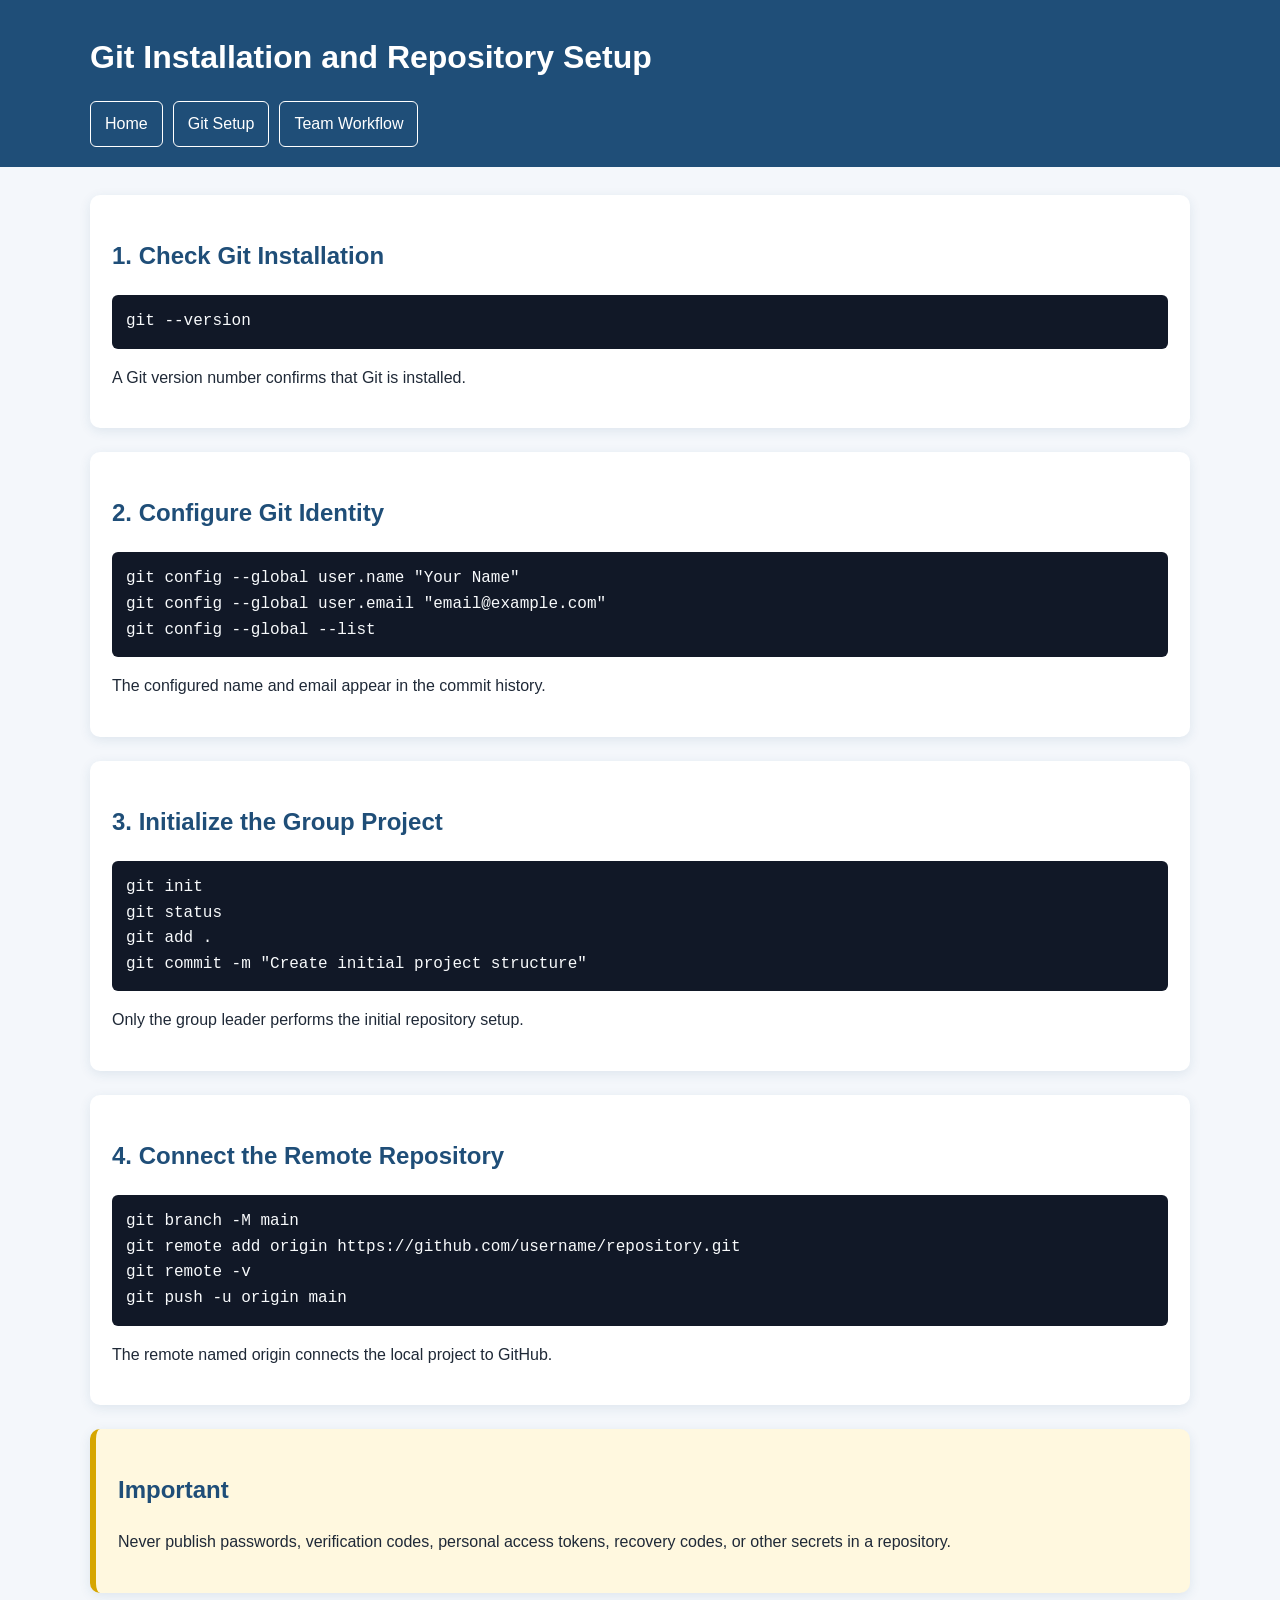
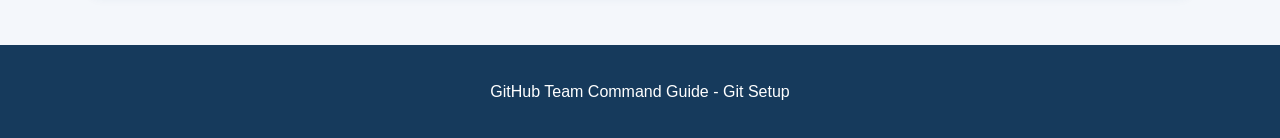
==== setup.html @ 956eba0b "Add remaining project files" ====
<!DOCTYPE html>
<html lang="en">
<head>
<meta charset="UTF-8">
<meta name="viewport" content="width=device-width, initial-scale=1.0">
<title>Git Setup | GitHub Team Command Guide</title>
<link rel="stylesheet" href="css/style.css">
</head>
<body>
<header>
<div class="container">
<h1>Git Installation and Repository Setup</h1>
<nav>
<a href="index.html">Home</a>
<a href="setup.html">Git Setup</a>
<a href="workflow.html">Team Workflow</a>
</nav>
</div>
</header>

<main class="container">
<section>
<h2>1. Check Git Installation</h2>
<pre><code>git --version</code></pre>
<p>A Git version number confirms that Git is installed.</p>
</section>

<section>
<h2>2. Configure Git Identity</h2>
<pre><code>git config --global user.name "Your Name"
git config --global user.email "email@example.com"
git config --global --list</code></pre>
<p>The configured name and email appear in the commit history.</p>
</section>

<section>
<h2>3. Initialize the Group Project</h2>
<pre><code>git init
git status
git add .
git commit -m "Create initial project structure"</code></pre>
<p>Only the group leader performs the initial repository setup.</p>
</section>

<section>
<h2>4. Connect the Remote Repository</h2>
<pre><code>git branch -M main
git remote add origin https://github.com/username/repository.git
git remote -v
git push -u origin main</code></pre>
<p>The remote named origin connects the local project to GitHub.</p>
</section>

<section class="note">
<h2>Important</h2>
<p>Never publish passwords, verification codes, personal access tokens, recovery codes, or other secrets in a repository.</p>
</section>
</main>

<footer>
<p>GitHub Team Command Guide - Git Setup</p>
</footer>
</body>
</html>
---- css/style.css ----
* { box-sizing: border-box; }

body {
  margin: 0;
  font-family: Arial, Helvetica, sans-serif;
  line-height: 1.6;
  color: #1f2937;
  background: #f4f7fb;
}

.container {
  width: min(1100px, 92%);
  margin: 0 auto;
}

header {
  padding: 32px 0 20px;
  color: #ffffff;
  background: #1f4e78;
}

header h1, header p { margin: 0 0 8px; }

nav {
  display: flex;
  flex-wrap: wrap;
  gap: 10px;
  margin-top: 18px;
}

nav a {
  padding: 9px 14px;
  color: #ffffff;
  text-decoration: none;
  border: 1px solid #ffffff;
  border-radius: 6px;
}

nav a:hover {
  color: #1f4e78;
  background: #ffffff;
}

main { padding: 28px 0; }

section {
  margin-bottom: 24px;
  padding: 22px;
  background: #ffffff;
  border-radius: 10px;
  box-shadow: 0 3px 12px rgba(31, 78, 120, 0.10);
}

h2, h3 { color: #1f4e78; }

.hero { border-left: 6px solid #2f75b5; }

.card-grid {
  display: grid;
  grid-template-columns: repeat(3, 1fr);
  gap: 16px;
}

.card {
  padding: 18px;
  background: #eef5fb;
  border: 1px solid #c8dced;
  border-radius: 8px;
}

.table-wrap { overflow-x: auto; }

table {
  width: 100%;
  border-collapse: collapse;
}

th, td {
  padding: 12px;
  text-align: left;
  border: 1px solid #b8c7d9;
}

th {
  color: #ffffff;
  background: #2f5597;
}

pre {
  padding: 14px;
  overflow-x: auto;
  color: #f8fafc;
  background: #111827;
  border-radius: 6px;
}

code { font-family: Consolas, "Courier New", monospace; }

.workflow-steps li { margin-bottom: 16px; }

.note {
  background: #fff8df;
  border-left: 6px solid #d6a600;
}

footer {
  padding: 18px;
  color: #ffffff;
  text-align: center;
  background: #163a5c;
}

@media (max-width: 750px) {
  .card-grid { grid-template-columns: 1fr; }
  nav { flex-direction: column; }
  nav a { text-align: center; }
}
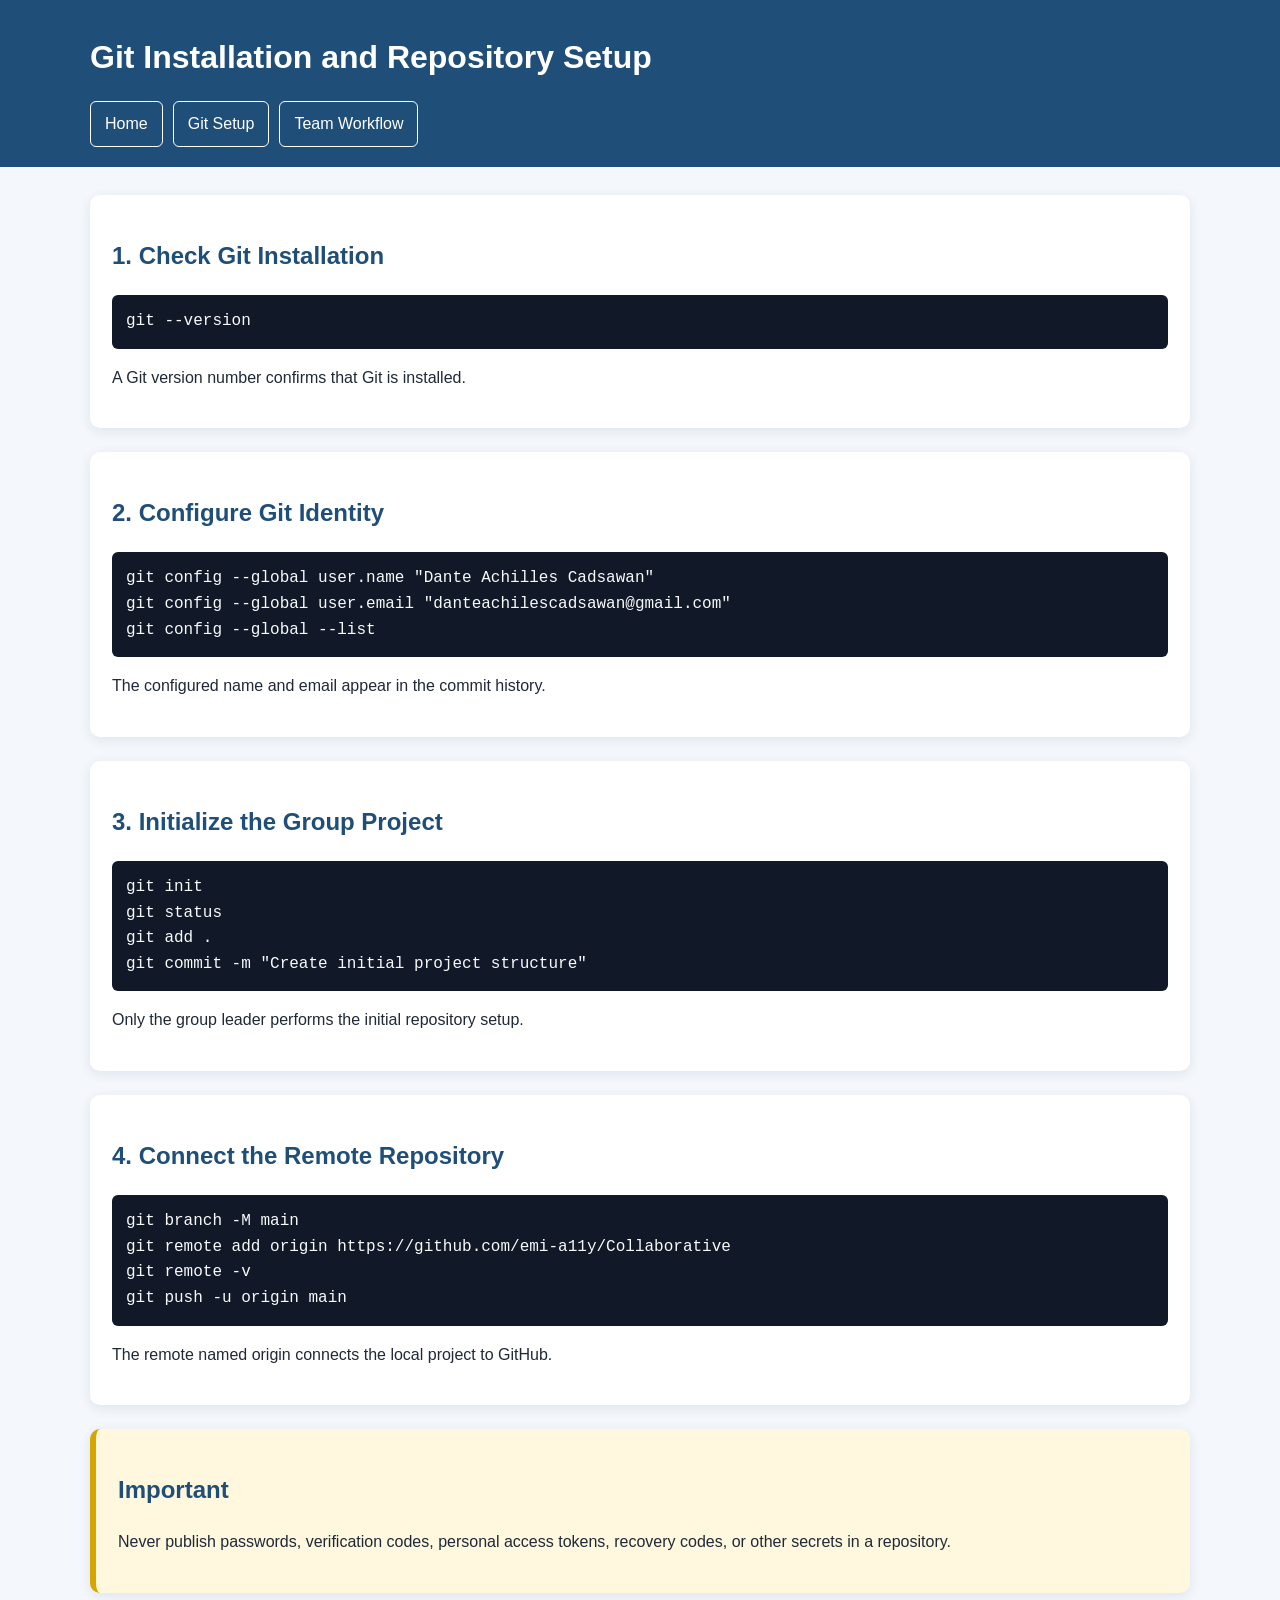
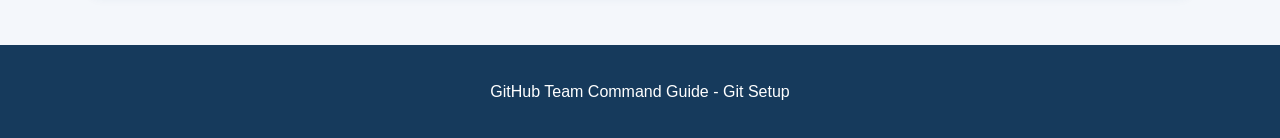
==== commit dbea8c38: "Update Git setup guide" ====
--- a/setup.html
+++ b/setup.html
@@ -1,64 +1,65 @@
-<!DOCTYPE html>
-<html lang="en">
-<head>
-<meta charset="UTF-8">
-<meta name="viewport" content="width=device-width, initial-scale=1.0">
-<title>Git Setup | GitHub Team Command Guide</title>
-<link rel="stylesheet" href="css/style.css">
-</head>
-<body>
-<header>
-<div class="container">
-<h1>Git Installation and Repository Setup</h1>
-<nav>
-<a href="index.html">Home</a>
-<a href="setup.html">Git Setup</a>
-<a href="workflow.html">Team Workflow</a>
-</nav>
-</div>
-</header>
-
-<main class="container">
-<section>
-<h2>1. Check Git Installation</h2>
-<pre><code>git --version</code></pre>
-<p>A Git version number confirms that Git is installed.</p>
-</section>
-
-<section>
-<h2>2. Configure Git Identity</h2>
-<pre><code>git config --global user.name "Your Name"
-git config --global user.email "email@example.com"
-git config --global --list</code></pre>
-<p>The configured name and email appear in the commit history.</p>
-</section>
-
-<section>
-<h2>3. Initialize the Group Project</h2>
-<pre><code>git init
-git status
-git add .
-git commit -m "Create initial project structure"</code></pre>
-<p>Only the group leader performs the initial repository setup.</p>
-</section>
-
-<section>
-<h2>4. Connect the Remote Repository</h2>
-<pre><code>git branch -M main
-git remote add origin https://github.com/username/repository.git
-git remote -v
-git push -u origin main</code></pre>
-<p>The remote named origin connects the local project to GitHub.</p>
-</section>
-
-<section class="note">
-<h2>Important</h2>
-<p>Never publish passwords, verification codes, personal access tokens, recovery codes, or other secrets in a repository.</p>
-</section>
-</main>
-
-<footer>
-<p>GitHub Team Command Guide - Git Setup</p>
-</footer>
-</body>
-</html>
+<!DOCTYPE html> 
+<html lang="en"> 
+<head> 
+    <meta charset="UTF-8"> 
+    <meta name="viewport" content="width=device-width, initial-scale=1.0"> 
+    <title>Git Setup | GitHub Team Command Guide</title> 
+    <link rel="stylesheet" href="css/style.css"> 
+</head> 
+<body> 
+    <header> 
+        <div class="container"> 
+            <h1>Git Installation and Repository Setup</h1> 
+            <nav> 
+                <a href="index.html">Home</a> 
+                <a href="setup.html">Git Setup</a> 
+                <a href="workflow.html">Team Workflow</a> 
+            </nav> 
+        </div> 
+    </header> 
+ 
+    <main class="container"> 
+        <section> 
+            <h2>1. Check Git Installation</h2> 
+            <pre><code>git --version</code></pre> 
+            <p>A Git version number confirms that Git is installed.</p> 
+        </section> 
+ 
+        <section> 
+            <h2>2. Configure Git Identity</h2> 
+            <pre><code>git config --global user.name "Dante Achilles Cadsawan" 
+git config --global user.email "danteachilescadsawan@gmail.com" 
+git config --global --list</code></pre> 
+            <p>The configured name and email appear in the commit history.</p> 
+        </section> 
+ 
+        <section> 
+            <h2>3. Initialize the Group Project</h2> 
+            <pre><code>git init 
+git status 
+git add . 
+git commit -m "Create initial project structure"</code></pre> 
+            <p>Only the group leader performs the initial repository setup.</p> 
+        </section> 
+ 
+        <section> 
+            <h2>4. Connect the Remote Repository</h2> 
+            <pre><code>git branch -M main 
+git remote add origin https://github.com/emi-a11y/Collaborative 
+git remote -v 
+git push -u origin main</code></pre> 
+            <p>The remote named origin connects the local project to GitHub.</p> 
+        </section> 
+ 
+        <section class="note"> 
+            <h2>Important</h2> 
+            <p>Never publish passwords, verification codes, personal access 
+               tokens, recovery codes, or other secrets in a repository.</p> 
+        </section> 
+    </main> 
+ 
+    <footer>
+    <p>GitHub Team Command Guide - Git Setup</p> 
+    </footer> 
+</body> 
+</html>
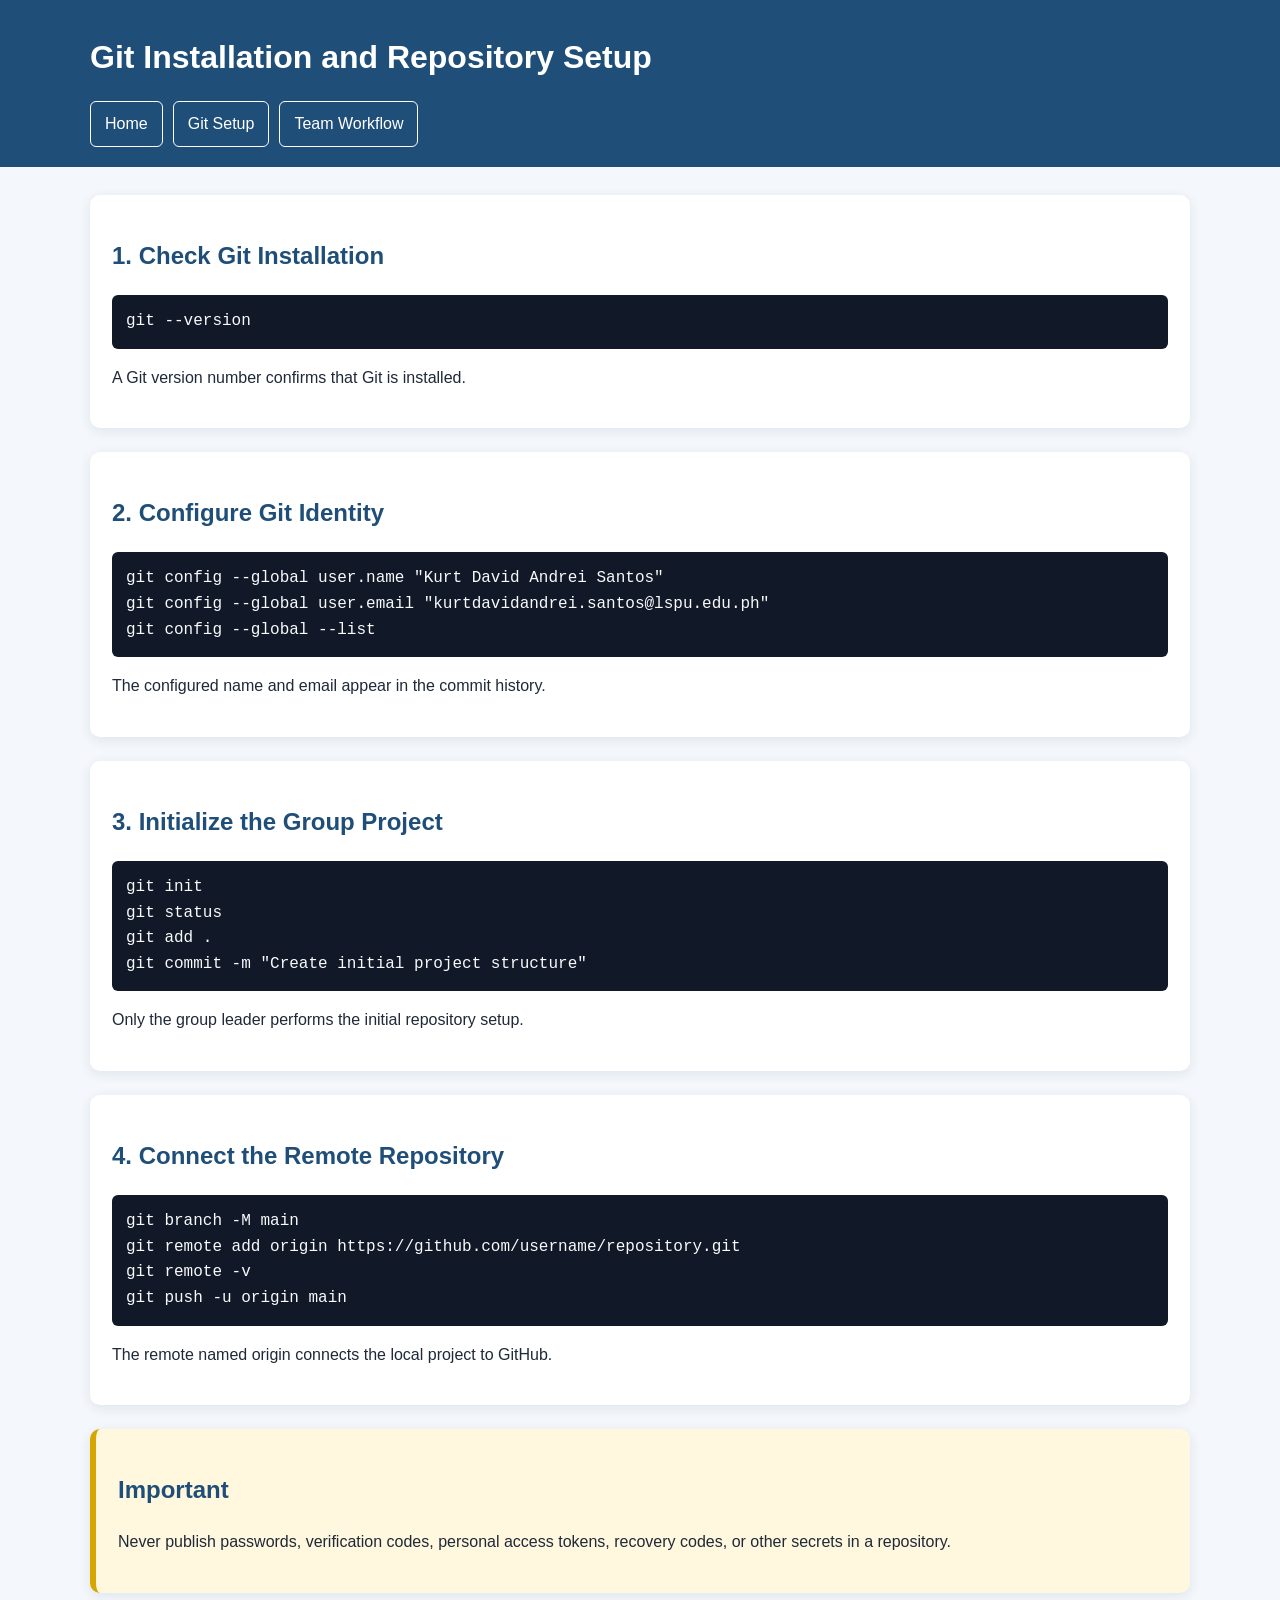
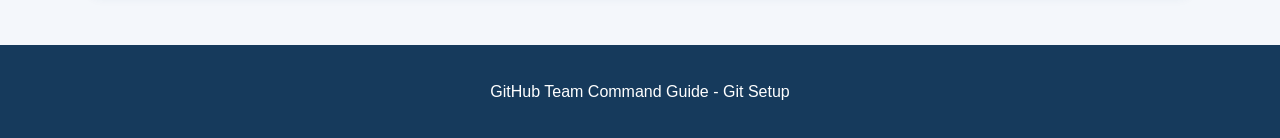
==== commit 55c52893: "Update Git setup guide with correct identity and repository details" ====
--- a/setup.html
+++ b/setup.html
@@ -1,65 +1,64 @@
-<!DOCTYPE html> 
-<html lang="en"> 
-<head> 
-    <meta charset="UTF-8"> 
-    <meta name="viewport" content="width=device-width, initial-scale=1.0"> 
-    <title>Git Setup | GitHub Team Command Guide</title> 
-    <link rel="stylesheet" href="css/style.css"> 
-</head> 
-<body> 
-    <header> 
-        <div class="container"> 
-            <h1>Git Installation and Repository Setup</h1> 
-            <nav> 
-                <a href="index.html">Home</a> 
-                <a href="setup.html">Git Setup</a> 
-                <a href="workflow.html">Team Workflow</a> 
-            </nav> 
-        </div> 
-    </header> 
- 
-    <main class="container"> 
-        <section> 
-            <h2>1. Check Git Installation</h2> 
-            <pre><code>git --version</code></pre> 
-            <p>A Git version number confirms that Git is installed.</p> 
-        </section> 
- 
-        <section> 
-            <h2>2. Configure Git Identity</h2> 
-            <pre><code>git config --global user.name "Dante Achilles Cadsawan" 
-git config --global user.email "danteachilescadsawan@gmail.com" 
-git config --global --list</code></pre> 
-            <p>The configured name and email appear in the commit history.</p> 
-        </section> 
- 
-        <section> 
-            <h2>3. Initialize the Group Project</h2> 
-            <pre><code>git init 
-git status 
-git add . 
-git commit -m "Create initial project structure"</code></pre> 
-            <p>Only the group leader performs the initial repository setup.</p> 
-        </section> 
- 
-        <section> 
-            <h2>4. Connect the Remote Repository</h2> 
-            <pre><code>git branch -M main 
-git remote add origin https://github.com/emi-a11y/Collaborative 
-git remote -v 
-git push -u origin main</code></pre> 
-            <p>The remote named origin connects the local project to GitHub.</p> 
-        </section> 
- 
-        <section class="note"> 
-            <h2>Important</h2> 
-            <p>Never publish passwords, verification codes, personal access 
-               tokens, recovery codes, or other secrets in a repository.</p> 
-        </section> 
-    </main> 
- 
-    <footer>
-    <p>GitHub Team Command Guide - Git Setup</p> 
-    </footer> 
-</body> 
-</html>+<!DOCTYPE html>
+<html lang="en">
+<head>
+<meta charset="UTF-8">
+<meta name="viewport" content="width=device-width, initial-scale=1.0">
+<title>Git Setup | GitHub Team Command Guide</title>
+<link rel="stylesheet" href="css/style.css">
+</head>
+<body>
+<header>
+<div class="container">
+<h1>Git Installation and Repository Setup</h1>
+<nav>
+<a href="index.html">Home</a>
+<a href="setup.html">Git Setup</a>
+<a href="workflow.html">Team Workflow</a>
+</nav>
+</div>
+</header>
+
+<main class="container">
+<section>
+<h2>1. Check Git Installation</h2>
+<pre><code>git --version</code></pre>
+<p>A Git version number confirms that Git is installed.</p>
+</section>
+
+<section>
+<h2>2. Configure Git Identity</h2>
+<pre><code>git config --global user.name "Kurt David Andrei Santos"
+git config --global user.email "kurtdavidandrei.santos@lspu.edu.ph"
+git config --global --list</code></pre>
+<p>The configured name and email appear in the commit history.</p>
+</section>
+
+<section>
+<h2>3. Initialize the Group Project</h2>
+<pre><code>git init
+git status
+git add .
+git commit -m "Create initial project structure"</code></pre>
+<p>Only the group leader performs the initial repository setup.</p>
+</section>
+
+<section>
+<h2>4. Connect the Remote Repository</h2>
+<pre><code>git branch -M main
+git remote add origin https://github.com/username/repository.git
+git remote -v
+git push -u origin main</code></pre>
+<p>The remote named origin connects the local project to GitHub.</p>
+</section>
+
+<section class="note">
+<h2>Important</h2>
+<p>Never publish passwords, verification codes, personal access tokens, recovery codes, or other secrets in a repository.</p>
+</section>
+</main>
+
+<footer>
+<p>GitHub Team Command Guide - Git Setup</p>
+</footer>
+</body>
+</html>
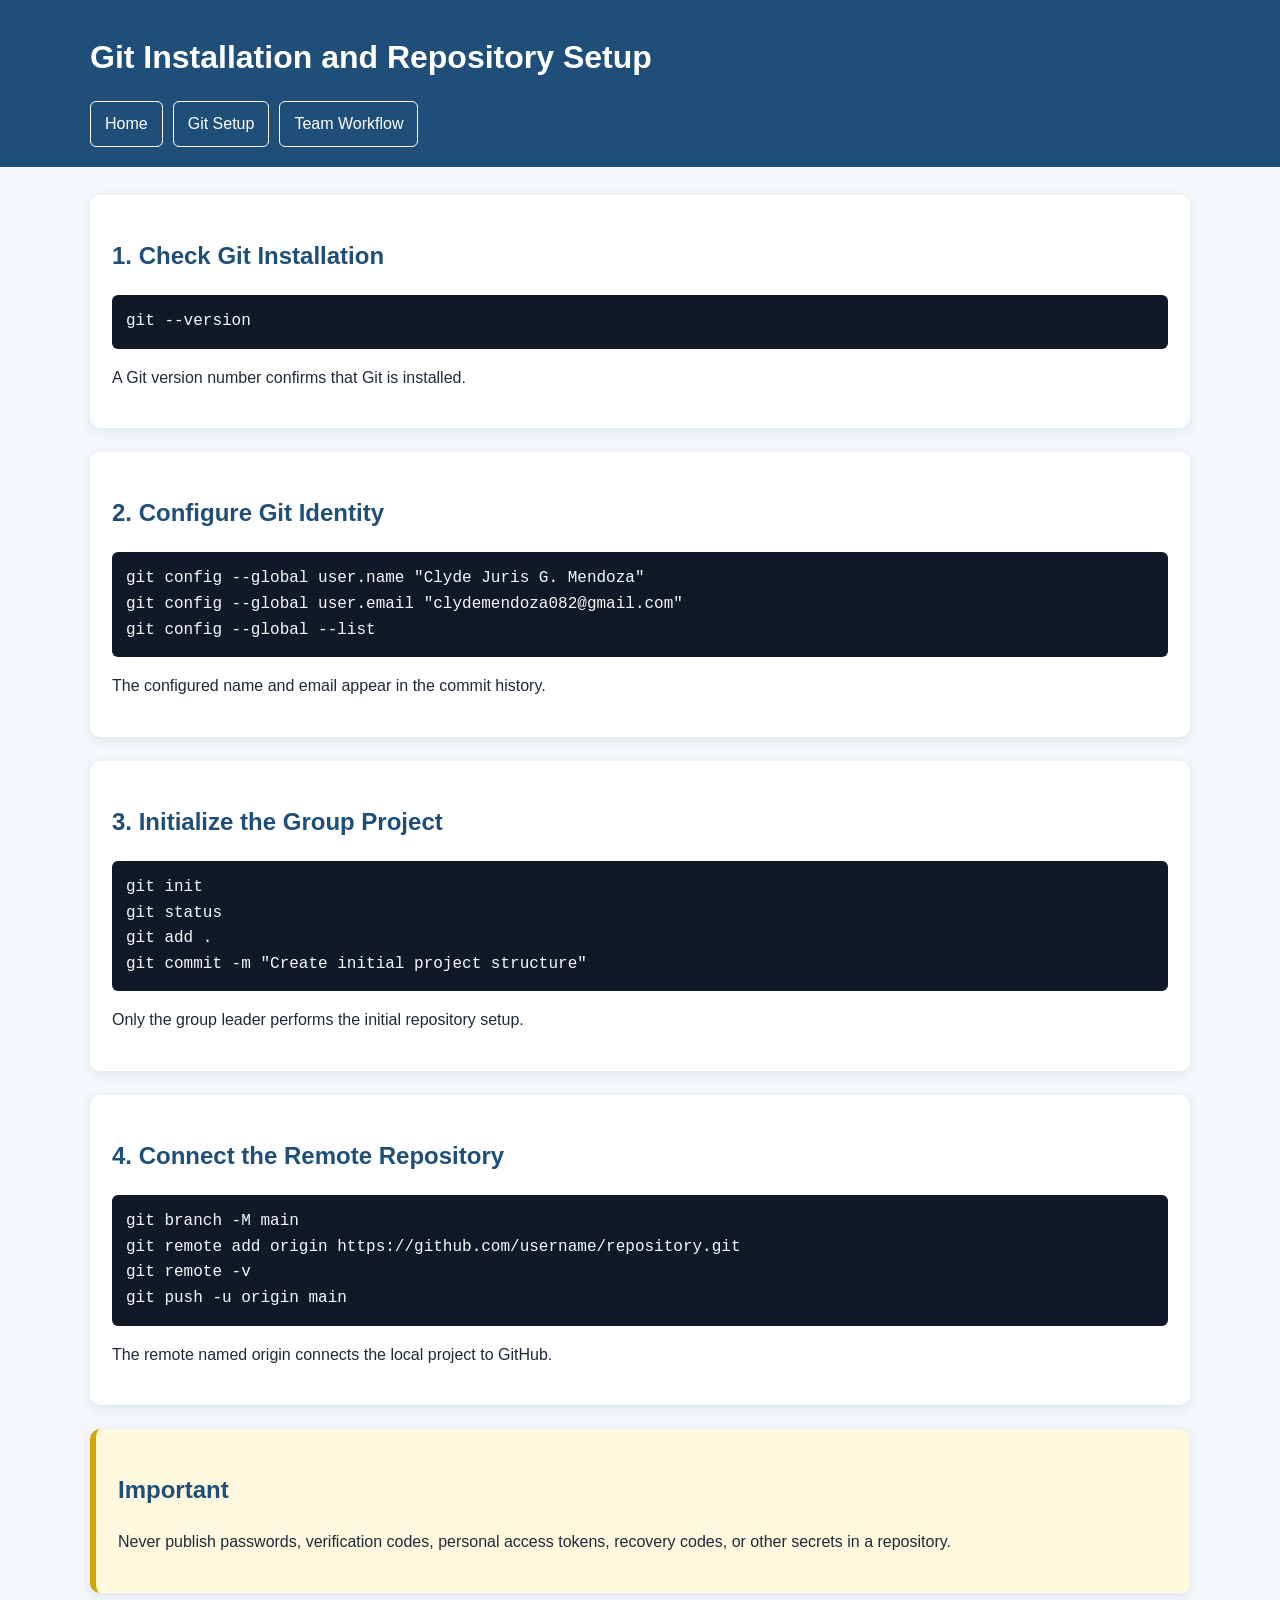
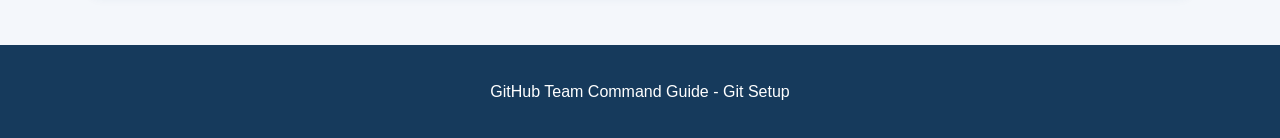
==== commit 57bcd25c: "Update setup.html with Git identity and initialization steps" ====
--- a/setup.html
+++ b/setup.html
@@ -27,8 +27,8 @@
 
 <section>
 <h2>2. Configure Git Identity</h2>
-<pre><code>git config --global user.name "Kurt David Andrei Santos"
-git config --global user.email "kurtdavidandrei.santos@lspu.edu.ph"
+<pre><code>git config --global user.name "Clyde Juris G. Mendoza"
+git config --global user.email "clydemendoza082@gmail.com"
 git config --global --list</code></pre>
 <p>The configured name and email appear in the commit history.</p>
 </section>
@@ -61,4 +61,4 @@
 <p>GitHub Team Command Guide - Git Setup</p>
 </footer>
 </body>
-</html>
+</html>
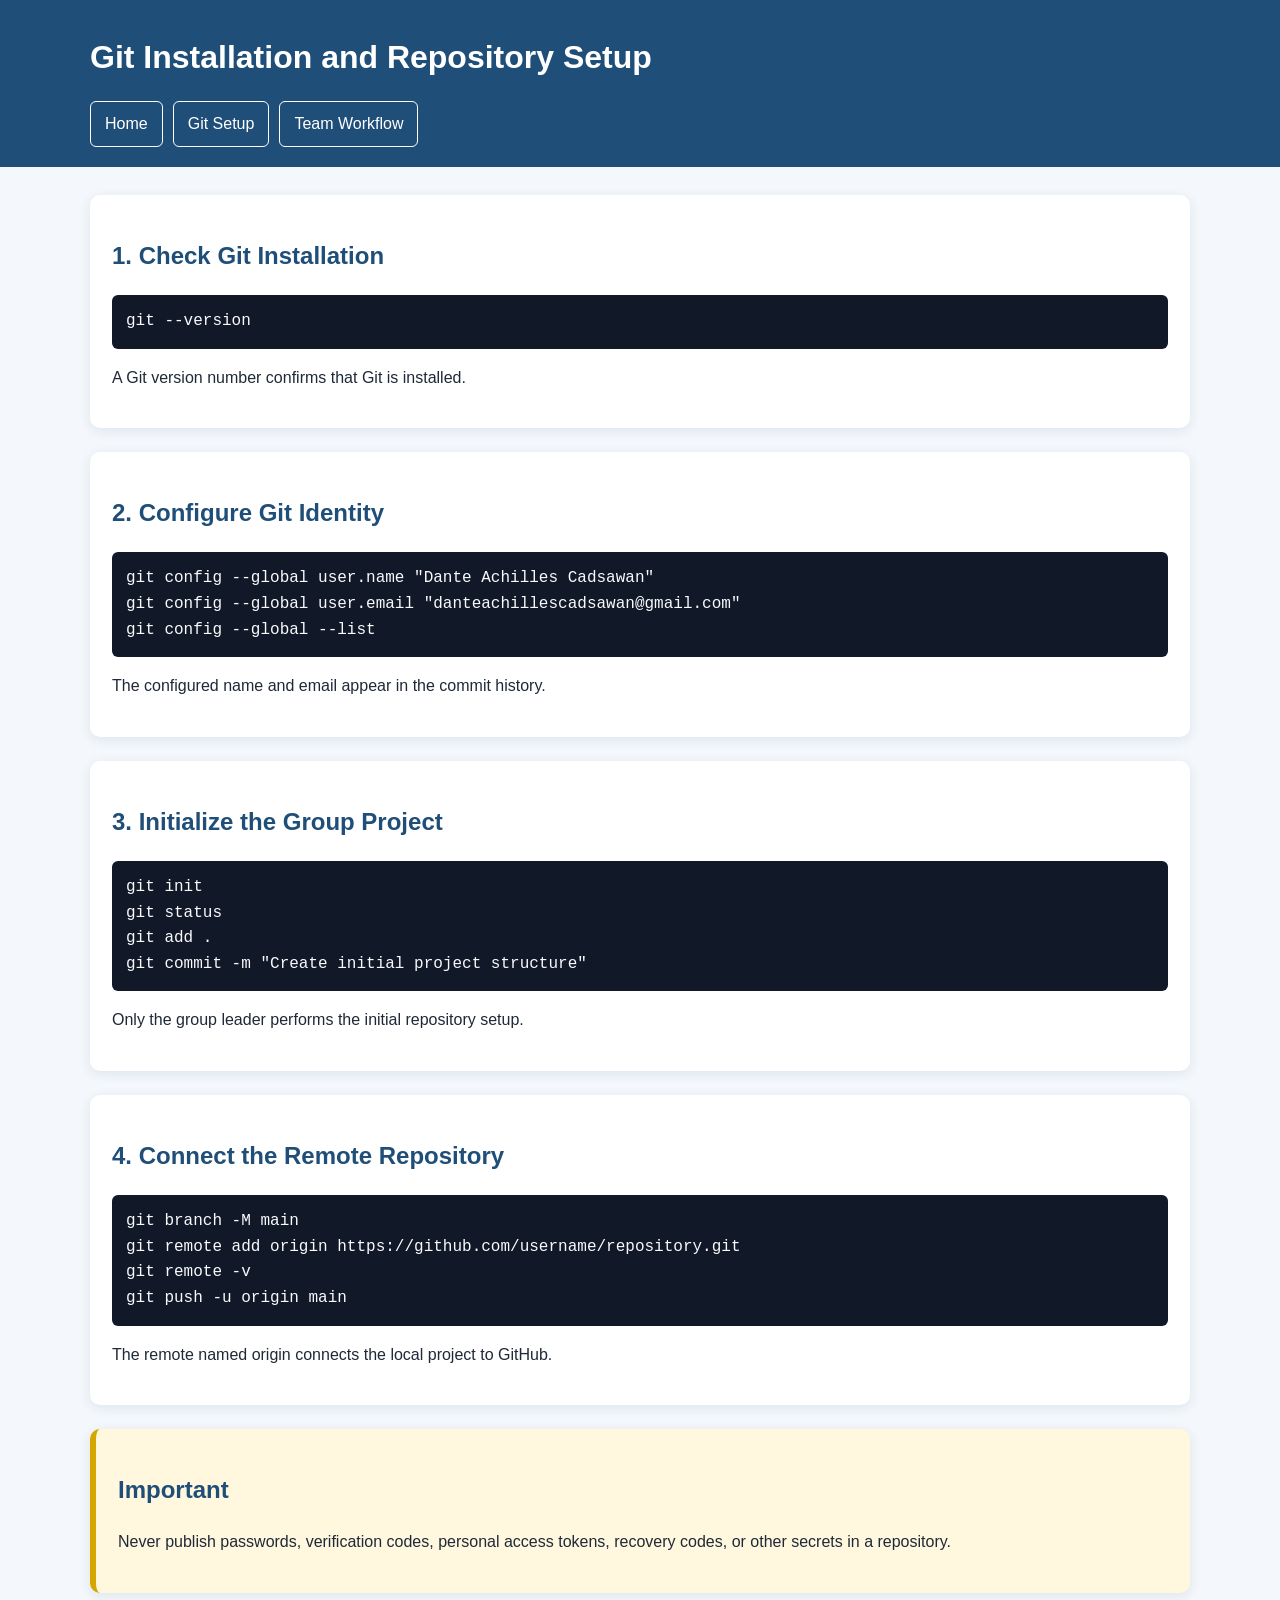
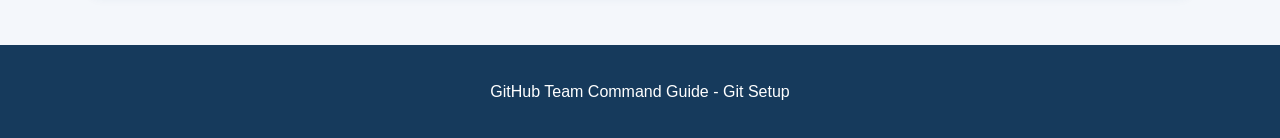
==== commit 4ba7ed61: "Update Git setup guide" ====
--- a/setup.html
+++ b/setup.html
@@ -27,8 +27,8 @@
 
 <section>
 <h2>2. Configure Git Identity</h2>
-<pre><code>git config --global user.name "Clyde Juris G. Mendoza"
-git config --global user.email "clydemendoza082@gmail.com"
+<pre><code>git config --global user.name "Dante Achilles Cadsawan"
+git config --global user.email "danteachillescadsawan@gmail.com"
 git config --global --list</code></pre>
 <p>The configured name and email appear in the commit history.</p>
 </section>
